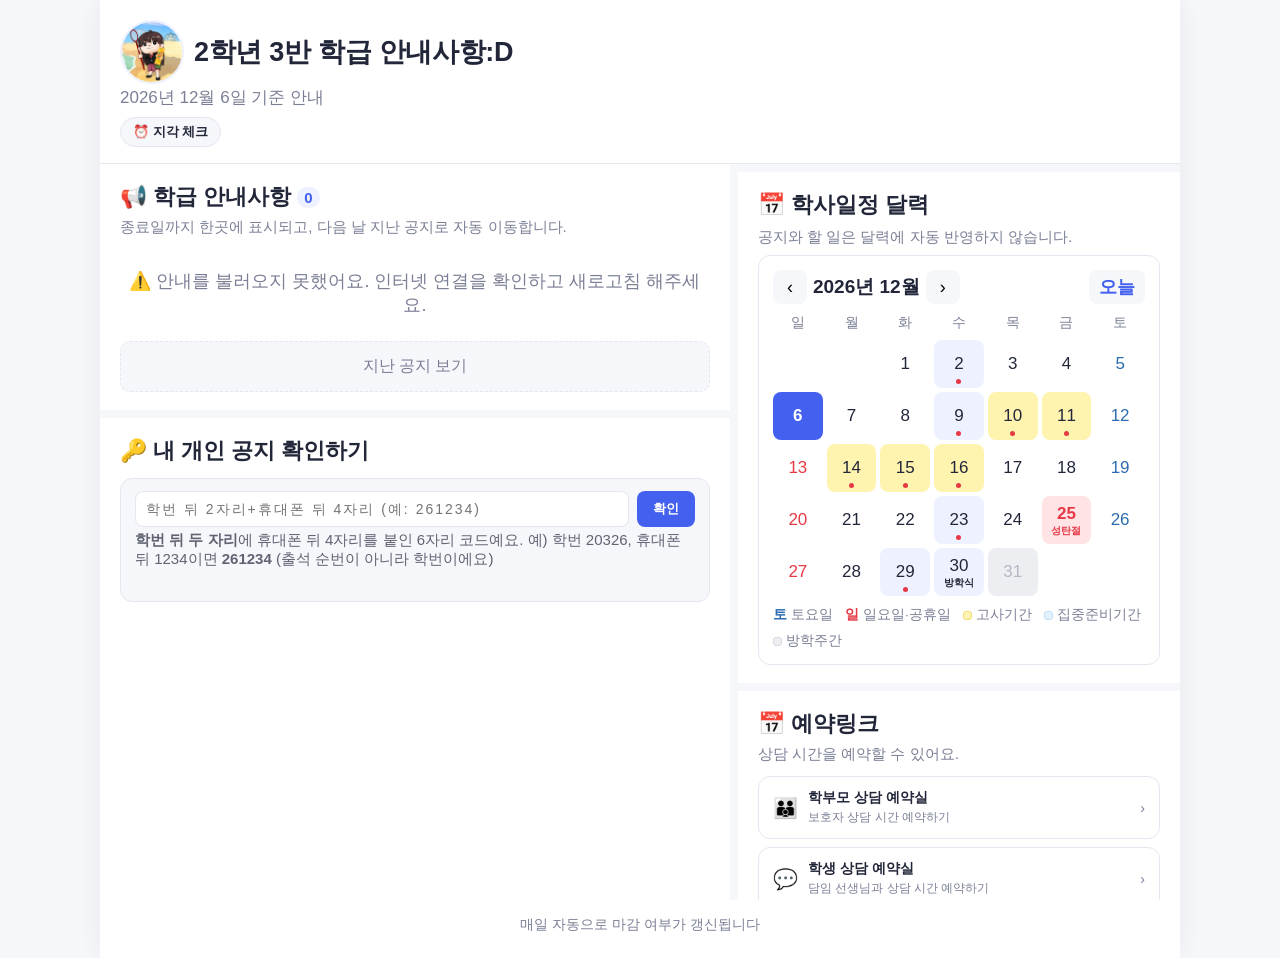
==== index.html @ c2a2d34d "상담 일정에 다음 수업일 예약도 함께 표시 (금요일이면 다음 주 월요일, 주말·공휴일 건너뜀) Co-Authored-By: Claude Opus 5.5 <noreply@anthro" ====
<!DOCTYPE html>
<html lang="ko">
<head>
<meta charset="UTF-8">
<meta name="viewport" content="width=device-width, initial-scale=1.0">
<title>2학년 3반 학급 안내사항</title>
<style>
  :root{
    --primary:#4361ee;
    --primary-light:#eef1ff;
    --danger:#e63946;
    --warning:#f4a261;
    --success:#2a9d8f;
    --gray-bg:#f6f7fb;
    --border:#e5e7f0;
    --text:#222639;
    --text-sub:#7a7f95;
  }
  *{box-sizing:border-box;}
  body{
    margin:0;
    font-family:'Pretendard','Apple SD Gothic Neo','Malgun Gothic',sans-serif;
    background:var(--gray-bg);
    color:var(--text);
  }
  .app{
    max-width:480px;
    margin:0 auto;
    min-height:100vh;
    background:#fff;
    box-shadow:0 0 24px rgba(0,0,0,0.06);
    display:flex;
    flex-direction:column;
  }
  header{
    padding:20px 20px 16px;
    border-bottom:1px solid var(--border);
    position:sticky;
    top:0;
    background:#fff;
    z-index:10;
  }
  header .title-row{
    display:flex;
    align-items:center;
    gap:10px;
  }
  header .app-icon{
    width:52px;
    height:52px;
    border-radius:50%;
    object-fit:cover;
    object-position:center center;
    flex-shrink:0;
    border:2px solid var(--primary-light);
  }
  header .title{
    font-size:19px;
    font-weight:800;
    letter-spacing:-0.3px;
  }
  header .sub{
    font-size:13px;
    color:var(--text-sub);
    margin-top:2px;
  }
  /* 지각 체커 입구. 비밀번호 없이는 아무것도 열리지 않는다. */
  header .late-btn{
    display:inline-block;
    margin-top:8px;
    padding:5px 12px;
    border:1px solid var(--border);
    border-radius:999px;
    background:var(--gray-bg);
    color:var(--text);
    font-size:13px;
    font-weight:700;
    text-decoration:none;
  }
  header .late-btn:hover{border-color:var(--primary);color:var(--primary);}

  section{padding:18px 20px;}
  section + section{border-top:8px solid var(--gray-bg);}

  /* 2단 배치: 좁은 화면은 지금처럼 한 줄로 쌓이고,
     넓은 화면에서만 왼쪽=공지, 오른쪽=고사 시간표·학급 시간표·학사일정으로 나뉜다. */
  .content-grid{display:flex;flex-direction:column;}
  .main-column,.side-column{display:flex;flex-direction:column;min-width:0;}
  .side-column{border-top:8px solid var(--gray-bg);}
  .main-column > section:first-child{border-top:none;}
  @media (min-width:940px){
    .app{max-width:1080px;}
    .content-grid{
      display:grid;
      grid-template-columns:minmax(0,1.4fr) minmax(380px,1fr);
      align-items:start;
    }
    .side-column{
      border-top:none;
      border-left:8px solid var(--gray-bg);
      /* 화면을 내려도 시간표·달력·학습링크가 따라온다.
         내용이 화면보다 길면 이 칸 안에서만 스크롤된다. */
      position:sticky;
      top:var(--header-h,76px);          /* 고정 헤더 아래에 붙인다 */
      align-self:start;
      max-height:calc(100vh - var(--header-h,76px));
      overflow-y:auto;
      overscroll-behavior:contain;
    }
    .side-column::-webkit-scrollbar{width:8px;}
    .side-column::-webkit-scrollbar-thumb{background:var(--gray-bg);border-radius:8px;}
    .side-column > section:first-child{border-top:none;}

  }
  /* 학습링크: 학생이 바로 들어갈 수 있는 학습 앱 모음 */
  .link-list{display:flex;flex-direction:column;gap:8px;}
  .link-card{
    display:flex;
    align-items:center;
    gap:10px;
    padding:12px 14px;
    border:1px solid var(--border);
    border-radius:12px;
    text-decoration:none;
    color:inherit;
    background:#fff;
  }
  .link-card:hover{border-color:var(--primary);background:var(--gray-bg);}
  .link-card .link-emoji{font-size:20px;line-height:1;}
  .link-card .link-text{min-width:0;}
  .link-card .link-name{display:block;font-size:14px;font-weight:700;}
  .link-card .link-desc{display:block;font-size:12px;color:var(--text-sub);margin-top:2px;}
  .link-card .link-arrow{margin-left:auto;color:var(--text-sub);font-size:14px;}

  .section-title{
    font-size:15px;
    font-weight:700;
    margin-bottom:12px;
    display:flex;
    align-items:center;
    gap:6px;
  }
  .section-title .badge{
    font-size:11px;
    background:var(--primary-light);
    color:var(--primary);
    padding:2px 7px;
    border-radius:10px;
    font-weight:600;
  }
  .section-title .badge.unread{
    background:#ffe3e5;
    color:var(--danger);
  }

  /* 개인 코드 확인 영역 */
  .identity-box{
    border:1px solid var(--border);
    border-radius:12px;
    padding:12px 14px;
    margin-bottom:14px;
    background:var(--gray-bg);
  }
  .identity-box .id-label{
    font-size:12.5px;
    font-weight:700;
    margin-bottom:8px;
  }
  .identity-row{display:flex; gap:8px;}
  .identity-row input{
    flex:1;
    min-width:0;
    border:1px solid var(--border);
    border-radius:8px;
    padding:9px 10px;
    font-size:14px;
    letter-spacing:2px;
  }
  .identity-row button{
    background:var(--primary);
    color:#fff;
    border:none;
    border-radius:8px;
    padding:0 16px;
    font-size:13px;
    font-weight:600;
    cursor:pointer;
    flex-shrink:0;
  }
  .identity-msg{
    font-size:11.5px;
    color:var(--danger);
    margin-top:6px;
    min-height:14px;
  }
  .identity-chip{
    display:flex;
    align-items:center;
    justify-content:space-between;
    font-size:13px;
  }
  .identity-chip b{color:var(--primary);}
  .identity-chip button{
    background:#fff;
    border:1px solid var(--border);
    border-radius:8px;
    padding:5px 10px;
    font-size:12px;
    cursor:pointer;
    flex-shrink:0;
  }

  /* 오늘의 안내 */
  .notice-card{
    border:1px solid var(--border);
    border-radius:12px;
    padding:13px 14px;
    margin-bottom:10px;
    position:relative;
    display:flex;
    gap:10px;
    align-items:flex-start;
  }
  .notice-card.urgent{border-color:#ffd2d6;background:#fff7f7;}
  .notice-card.done .ntitle{color:var(--text-sub);}
  .notice-checkbox{
    width:20px;
    height:20px;
    flex-shrink:0;
    margin-top:2px;
    cursor:pointer;
    accent-color:var(--primary);
  }
  .checkbox-placeholder{
    width:20px;
    height:20px;
    flex-shrink:0;
    margin-top:2px;
    display:flex;
    align-items:center;
    justify-content:center;
    color:var(--text-sub);
    font-size:11px;
    border:1px dashed var(--border);
    border-radius:5px;
    cursor:not-allowed;
  }
  .notice-body{flex:1; min-width:0;}
  .notice-card .ntitle{
    font-size:14px;
    font-weight:700;
    margin-bottom:4px;
    display:flex;
    align-items:center;
    gap:6px;
    flex-wrap:wrap;
  }
  .notice-card .ntitle .tag{
    font-size:10px;
    padding:2px 6px;
    border-radius:6px;
    font-weight:700;
  }
  .tag.all{background:#e8eefc;color:var(--primary);}
  .tag.personal{background:#fff1e6;color:var(--warning);}
  .tag.urgent{background:#ffe3e5;color:var(--danger);}
  .notice-card .ncontent{
    font-size:13px;
    color:#4a4e63;
    line-height:1.5;
  }
  .notice-text + .notice-table-wrap,.notice-table-wrap + .notice-text{margin-top:9px;}
  .notice-table-wrap{max-width:100%;overflow-x:auto;border:1px solid var(--border);border-radius:9px;background:#fff;}
  .notice-table{width:100%;min-width:360px;border-collapse:collapse;font-size:12px;white-space:nowrap;}
  .notice-table th,.notice-table td{padding:7px 8px;border-right:1px solid var(--border);border-bottom:1px solid var(--border);text-align:center;}
  .notice-table th{background:var(--primary-light);color:var(--primary);font-weight:700;}
  .notice-table th:last-child,.notice-table td:last-child{border-right:0;}
  .notice-table tbody tr:last-child td{border-bottom:0;}
  .notice-card .ndate{
    font-size:11px;
    color:var(--text-sub);
    margin-top:6px;
  }
  .notice-card .unread-dot{
    width:7px;
    height:7px;
    border-radius:50%;
    background:var(--danger);
    display:inline-block;
    flex-shrink:0;
  }
  .tag.new{background:#ffe3e5;color:var(--danger);}

  /* 오늘의 안내: 날짜 이동 */
  .notice-datenav{
    display:flex;
    align-items:center;
    gap:6px;
    margin-bottom:12px;
  }
  .notice-datenav button.nd-arrow{
    border:none;
    background:var(--gray-bg);
    width:28px;height:28px;
    border-radius:8px;
    cursor:pointer;
    font-size:14px;
    flex-shrink:0;
  }
  .notice-datenav .nd-label{
    font-size:13px;
    font-weight:700;
    cursor:pointer;
    padding:4px 8px;
    border-radius:8px;
    flex:1;
    text-align:center;
    white-space:nowrap;
  }
  .notice-datenav .nd-label:hover{background:var(--gray-bg);}
  .notice-datenav .nd-label .nd-badge{
    font-size:11px;
    font-weight:700;
    color:var(--primary);
    margin-left:5px;
  }
  .notice-datenav .nd-input{
    font-size:13px;
    font-weight:700;
    border:1px solid var(--border);
    border-radius:8px;
    padding:3px 6px;
    color:var(--text);
    flex:1;
  }

  .notice-subheader{
    font-size:11.5px;
    font-weight:700;
    color:var(--text-sub);
    margin:14px 0 8px;
    padding-top:10px;
    border-top:1px dashed var(--border);
  }

  .archive-toggle{
    width:100%;
    text-align:center;
    padding:10px;
    margin-top:4px;
    background:var(--gray-bg);
    border:1px dashed var(--border);
    border-radius:10px;
    font-size:12.5px;
    color:var(--text-sub);
    cursor:pointer;
  }
  .archive-toggle:hover{background:#eceefa;}
  #archiveList{margin-top:10px;display:none;}
  .notice-card.archived{opacity:0.75;}

  /* 오늘의 상담 일정(학급 시간표 위) — 학생 상담 앱 예약 중 오늘 것만 */
  #counselTodaySection .ct-intro{font-size:12px;color:var(--text-sub);margin:-4px 0 10px;}
  #counselTodaySection .ct-intro span{font-weight:700;color:var(--text);}
  #counselNextWrap{margin-top:14px;}
  #counselNext ul{background:#f8f9fd;}
  #counselToday ul,#counselNext ul{list-style:none;margin:0;padding:0;border:1px solid var(--border);border-radius:9px;overflow:hidden;background:#fff;}
  .ct-row{display:flex;align-items:center;gap:10px;padding:8px 12px;border-bottom:1px solid var(--border);font-size:13px;}
  .ct-row:last-child{border-bottom:0;}
  .ct-time{display:flex;flex-direction:column;min-width:86px;font-weight:700;color:var(--text);line-height:1.2;}
  .ct-time small{font-size:10.5px;font-weight:500;color:var(--text-sub);}
  .ct-who{flex:1;font-size:15px;font-weight:800;color:var(--primary);}
  .ct-state{font-size:11px;font-weight:700;padding:2px 8px;border-radius:999px;background:var(--gray-bg);color:var(--text-sub);}
  .ct-state.now{background:#ffe8a3;color:#7a5200;}
  .ct-row.now{background:#fff8e1;}
  .ct-row.done,.ct-row.past{opacity:.5;}
  .ct-row.done .ct-who{text-decoration:line-through;}

  /* 학급 시간표(달력 위 고정) — 가로 스크롤 없이 한눈에 */
  #timetableSection .tt-intro{font-size:12px;color:var(--text-sub);margin:-4px 0 10px;}
  #classTimetable .notice-text{font-size:11.5px;color:#4a4e63;line-height:1.5;}
  #classTimetable .notice-text + .notice-table-wrap{margin-top:0;}
  #classTimetable .notice-table-wrap{overflow-x:visible;border:1px solid var(--border);border-radius:9px;}
  #classTimetable .notice-table{width:100%;min-width:0;table-layout:fixed;font-size:10.5px;white-space:normal;}
  #classTimetable .notice-table th,#classTimetable .notice-table td{padding:5px 2px;word-break:keep-all;line-height:1.2;}
  #classTimetable .notice-table th:first-child,#classTimetable .notice-table td:first-child{width:24px;color:var(--text-sub);}
  #classTimetable .notice-table td{color:var(--text);}

  /* 고사 시간표(학급 시간표 위) — 날짜를 열로 두어 한눈에 */
  #examSection .exam-intro{font-size:12px;color:var(--text-sub);margin:-4px 0 10px;}
  .exam-table-wrap{border:1px solid var(--border);border-radius:9px;overflow:hidden;background:#fff;}
  .exam-table{width:100%;border-collapse:collapse;table-layout:fixed;font-size:11.5px;}
  .exam-table th,.exam-table td{padding:7px 3px;border-right:1px solid var(--border);border-bottom:1px solid var(--border);text-align:center;word-break:keep-all;line-height:1.3;}
  .exam-table th{background:var(--primary-light);color:var(--primary);font-weight:700;}
  .exam-table th .wd{display:block;font-size:10px;font-weight:600;opacity:.75;}
  .exam-table th:first-child,.exam-table td:first-child{width:50px;}
  .exam-table th:last-child,.exam-table td:last-child{border-right:0;}
  .exam-table tbody tr:last-child td{border-bottom:0;}
  .exam-table td{color:var(--text);font-weight:600;}
  .exam-table td.time{font-size:10px;color:var(--text-sub);font-weight:500;line-height:1.25;}
  .exam-table td.time b{display:block;color:var(--text);font-size:11px;}
  .exam-table td.none{color:#c3c6d4;font-weight:400;}
  .exam-table th.today{background:var(--primary);color:#fff;}
  .exam-table td.today{background:#fff8e1;}

  /* 달력 */
  .calendar{
    border:1px solid var(--border);
    border-radius:12px;
    padding:14px;
  }
  .cal-header{
    display:flex;
    align-items:center;
    justify-content:space-between;
    margin-bottom:10px;
    gap:8px;
  }
  .cal-nav{
    display:flex;
    align-items:center;
    gap:6px;
  }
  .cal-header button{
    border:none;
    background:var(--gray-bg);
    width:28px;height:28px;
    border-radius:8px;
    cursor:pointer;
    font-size:14px;
    flex-shrink:0;
  }
  .today-btn{
    border:1px solid var(--border);
    background:#fff;
    color:var(--primary);
    font-size:11.5px;
    font-weight:700;
    width:auto !important;
    padding:0 10px;
    height:28px;
    border-radius:8px;
    cursor:pointer;
    flex-shrink:0;
  }
  .cal-header .ym{font-size:14px;font-weight:700;cursor:pointer;}
  .month-jump-input{
    font-size:14px;
    font-weight:700;
    border:1px solid var(--border);
    border-radius:8px;
    padding:3px 6px;
    color:var(--text);
  }
  .cal-grid{
    display:grid;
    grid-template-columns:repeat(7,1fr);
    gap:4px;
    text-align:center;
  }
  .cal-grid .dow{
    font-size:11px;
    color:var(--text-sub);
    padding-bottom:4px;
  }
  .cal-day{
    position:relative;
    min-height:38px;
    height:auto;
    display:flex;
    align-items:center;
    justify-content:center;
    font-size:12.5px;
    border-radius:8px;
    cursor:default;
    color:var(--text);
    padding:3px 1px;
  }
  .cal-day.has-label{
    flex-direction:column;
    gap:1px;
  }
  .cal-day .day-label{
    font-size:7px;
    line-height:1.1;
    font-weight:700;
    white-space:nowrap;
    max-width:100%;
    overflow:hidden;
    text-overflow:ellipsis;
  }
  .cal-day.empty{visibility:hidden;}
  .cal-day.today{background:var(--primary);color:#fff;font-weight:700;}
  .cal-day .dot{
    position:absolute;
    bottom:4px;
    width:5px;height:5px;
    border-radius:50%;
    background:var(--danger);
  }
  .cal-day.has-event:not(.today){background:var(--primary-light);}
  .cal-day.has-event{cursor:pointer;}
  .cal-day.selected{outline:2px solid var(--primary);}

  .cal-day.sunday{color:var(--danger);}
  .cal-day.saturday{color:#2b6cb0;}
  .cal-day.holiday{color:var(--danger); font-weight:700;}
  .cal-day.range-holiday:not(.today){background:#ffe3e5;}
  .cal-day.range-exam:not(.today){background:#fff3b0;}
  .cal-day.range-prep:not(.today){background:#e3f2fd;}
  .cal-day.range-vacation{background:#eceef2; color:#b4b8c4; cursor:default;}
  .cal-day.today{background:var(--primary) !important; color:#fff !important; font-weight:700;}

  .day-detail{
    margin-top:12px;
    padding:12px 14px;
    background:var(--gray-bg);
    border-radius:10px;
    display:none;
  }
  .day-detail .dd-title{
    font-size:13px;
    font-weight:700;
    margin-bottom:6px;
  }
  .day-detail ul{
    margin:0;
    padding-left:18px;
    font-size:12.5px;
    color:#4a4e63;
    line-height:1.6;
  }

  .legend{
    display:flex;
    flex-wrap:wrap;
    gap:8px 12px;
    margin-top:10px;
    font-size:10.5px;
    color:var(--text-sub);
  }
  .legend span{display:flex;align-items:center;gap:4px;}
  .legend i{width:9px;height:9px;border-radius:3px;background:var(--danger);display:inline-block;}
  .legend i.holiday{background:#ffe3e5;border:1px solid #ffc2c8;}
  .legend i.exam{background:#fff3b0;border:1px solid #f0dc7a;}
  .legend i.prep{background:#e3f2fd;border:1px solid #bfe0fa;}
  .legend i.vacation{background:#eceef2;border:1px solid #d8dae0;}
  .legend i.sat,.legend i.sun{
    width:auto;height:auto;border-radius:0;background:none;border:none;
    font-weight:700;font-style:normal;font-size:11px;
  }
  .legend i.sat{color:#2b6cb0;}
  .legend i.sun{color:var(--danger);}

  .section-sub{
    font-size:11.5px;
    color:var(--text-sub);
    margin:-6px 0 12px;
  }

  .cal-note{font-size:12px;color:var(--text-sub);margin:-4px 0 8px;}
  .identity-hint{font-size:12px;opacity:.7;margin-top:4px;}

  .empty-state{
    text-align:center;
    color:var(--text-sub);
    font-size:13px;
    padding:20px 0;
  }
  footer{
    padding:16px 20px 24px;
    text-align:center;
    font-size:11px;
    color:var(--text-sub);
  }
  /* 글씨 크기 확대는 기본 규칙보다 뒤에 와야 이긴다(같은 특이도는 나중 규칙 우선). */
  @media (min-width:940px){
  /* 교실 TV·빔프로젝터로 띄우는 화면이라 뒷자리에서도 읽히게 글씨를 키운다.
     모바일(940px 미만)은 손에 들고 보므로 기존 크기 그대로 둔다. */
  header .title{font-size:27px;}
  header .sub{font-size:17px;}
  header .app-icon{width:64px;height:64px;}

  .section-title{font-size:22px;}
  .section-title .badge{font-size:15px;}
  .section-sub{font-size:15px;}
  .empty-state{font-size:18px;}
  .archive-toggle{font-size:16px;padding:14px;}

  .notice-card .ntitle{font-size:21px;}
  .notice-card .ntitle .tag{font-size:13px;padding:3px 8px;}
  .notice-card .ncontent{font-size:19px;}
  .notice-card .ndate{font-size:15px;}
  .notice-table{font-size:16px;}

  #examSection .exam-intro,#timetableSection .tt-intro{font-size:15px;}
  #counselTodaySection .ct-intro{font-size:15px;}
  .ct-row{font-size:16px;padding:10px 14px;}
  .ct-time{min-width:120px;}
  .ct-time small{font-size:13px;}
  .ct-who{font-size:20px;}
  .ct-state{font-size:13px;}
  .exam-table{font-size:15.5px;}
  .exam-table th .wd{font-size:13px;}
  .exam-table td.time{font-size:13px;}
  .exam-table td.time b{font-size:14px;}
  #classTimetable .notice-table{font-size:14.5px;}
  #classTimetable .notice-text{font-size:15px;}

  .cal-note{font-size:15px;}
  .cal-header .ym{font-size:19px;}
  .today-btn{font-size:15px;height:34px;}
  .cal-header button{width:34px;height:34px;font-size:18px;}
  .cal-grid .dow{font-size:14px;}
  .cal-day{font-size:17px;min-height:48px;}
  .cal-day .day-label{font-size:10px;}
  .legend{font-size:13.5px;}
  .legend i.sat,.legend i.sun{font-size:14px;}
  .day-detail .dd-title{font-size:17px;}
  .day-detail ul{font-size:16px;}

  .identity-hint{font-size:15px;}
  footer{font-size:14px;}
  }
</style>
</head>
<body>
<div class="app">

  <header>
    <div class="title-row">
      <img class="app-icon" src="snack_icon_full.png" alt="">
      <div class="title">2학년 3반 학급 안내사항:D</div>
    </div>
    <div class="sub" id="headerDate">-</div>
    <a class="late-btn" href="late/">⏰ 지각 체크</a>
  </header>

  <div class="content-grid">
   <div class="main-column">

  <section>
    <div class="section-title">📢 학급 안내사항 <span class="badge" id="noticeCount">0</span></div>
    <div class="section-sub">종료일까지 한곳에 표시되고, 다음 날 지난 공지로 자동 이동합니다.</div>
    <div id="noticeList"></div>
    <button class="archive-toggle" id="archiveToggle" onclick="toggleArchive()">지난 공지 보기</button>
    <div id="archiveList"></div>
  </section>

  <section>
    <div class="section-title">🔑 내 개인 공지 확인하기</div>
    <div class="identity-box" id="identityBox"></div>
  </section>

   </div><!-- /main-column -->

   <aside class="side-column">

  <section id="examSection" style="display:none">
    <div class="section-title" id="examTitle">📝 고사 시간표</div>
    <div class="exam-intro" id="examIntro"></div>
    <div id="examSchedule"></div>
  </section>

  <section id="counselTodaySection" style="display:none">
    <div class="section-title">💬 상담 일정</div>
    <div id="counselTodayWrap" style="display:none">
      <div class="ct-intro"><span id="counselTodayDate"></span> — 내 번호가 있으면 시간에 맞춰 상담실로 와 주세요.</div>
      <div id="counselToday"></div>
    </div>
    <div id="counselNextWrap" style="display:none">
      <div class="ct-intro"><span id="counselNextDate"></span> — 미리 확인하고 준비해 주세요.</div>
      <div id="counselNext"></div>
    </div>
  </section>

  <section id="timetableSection" style="display:none">
    <div class="section-title">🗓️ 2학기 학급 시간표</div>
    <div class="tt-intro">선택(A~D) 시간에 갈 교실은 개인 코드 로그인 후 ‘내 개인 공지’에서 확인하세요.</div>
    <div id="classTimetable"></div>
  </section>

  <section>
    <div class="section-title">📅 학사일정 달력</div>
    <div class="cal-note">공지와 할 일은 달력에 자동 반영하지 않습니다.</div>
    <div class="calendar">
      <div class="cal-header">
        <div class="cal-nav">
          <button onclick="changeMonth(-1)">‹</button>
          <div class="ym" id="calYm" onclick="openMonthJump()"></div>
          <input type="month" id="monthJumpInput" class="month-jump-input" style="display:none"
            onchange="jumpToMonth(this.value)" onblur="hideMonthJump()">
          <button onclick="changeMonth(1)">›</button>
        </div>
        <button class="today-btn" onclick="goToToday()">오늘</button>
      </div>
      <div class="cal-grid" id="calGrid"></div>
      <div class="legend">
        <span><i class="sat">토</i> 토요일</span>
        <span><i class="sun">일</i> 일요일·공휴일</span>
        <span><i class="exam"></i> 고사기간</span>
        <span><i class="prep"></i> 집중준비기간</span>
        <span><i class="vacation"></i> 방학주간</span>
      </div>
      <div class="day-detail" id="dayDetail">
        <div class="dd-title" id="dayDetailTitle"></div>
        <ul id="dayDetailList"></ul>
      </div>
    </div>
  </section>

  <section>
    <div class="section-title">📅 예약링크</div>
    <div class="section-sub">상담 시간을 예약할 수 있어요.</div>
    <div class="link-list" id="bookingLinks"></div>
  </section>

  <section>
    <div class="section-title">🔗 학습링크</div>
    <div class="section-sub">공부에 쓰는 앱을 바로 열 수 있어요.</div>
    <div class="link-list" id="studyLinks"></div>
  </section>

  <!-- 교실 컴퓨터를 호출 화면에 연결할 때 쓰는 입구. 코드 없이는 아무것도 열리지 않는다. -->
  <section>
    <div class="section-title">🔧 관리자 링크</div>
    <div class="section-sub">선생님이 교실 컴퓨터를 설정할 때 써요.</div>
    <div class="link-list">
      <a class="link-card" href="board/">
        <span class="link-emoji" aria-hidden="true">🔔</span>
        <span class="link-text">
          <span class="link-name">호출 연결</span>
          <span class="link-desc">호출키를 한 번 넣으면 이 기기에 호출 칸이 떠요</span>
        </span>
        <span class="link-arrow" aria-hidden="true">›</span>
      </a>
    </div>
  </section>

   </aside><!-- /side-column -->
  </div><!-- /content-grid -->

  <footer>매일 자동으로 마감 여부가 갱신됩니다</footer>
</div>

<script src="data.js?v=20261015-booking1"></script>
<script src="config.js"></script>
<script src="notice-logic.js?v=20260916-endsoon1"></script>
<script src="notice-content.js?v=20260817-tt2"></script>
<script src="student-code.js?v=20260816-code1"></script>
<!-- 호출 칸은 교실 화면 코드가 저장된 기기에서만 그려진다(학생 기기엔 안 뜸) -->
<script src="call-feed.js?v=20260928-connect3"></script>
<script src="board-panel.js?v=20260928-connect3"></script>
<!-- 오늘의 상담 일정: 학생 상담 앱 예약 피드(번호·시간만) -->
<script src="counsel-today.js?v=20261029-next1"></script>
<script>
let currentStudent = null;
let calDate = new Date();

function fmtDate(d){
  const y=d.getFullYear(), m=String(d.getMonth()+1).padStart(2,'0'), day=String(d.getDate()).padStart(2,'0');
  return `${y}-${m}-${day}`;
}
function escapeHtml(value){
  return String(value ?? '')
    .replaceAll('&','&amp;').replaceAll('<','&lt;').replaceAll('>','&gt;')
    .replaceAll('"','&quot;').replaceAll("'",'&#039;');
}
function todayStr(){ return fmtDate(new Date()); }
function shiftDateStr(dateStr, delta){
  const d = new Date(dateStr + 'T00:00:00');
  d.setDate(d.getDate() + delta);
  return fmtDate(d);
}
function labelDate(dateStr){
  const d = new Date(dateStr + 'T00:00:00');
  const wd = ['일','월','화','수','목','금','토'][d.getDay()];
  return `${d.getMonth()+1}월 ${d.getDate()}일 (${wd})`;
}

/* ===================== 개인 코드 확인 ===================== */
const MYCODE_KEY = 'classNoticeApp_myCode';
/* 구글시트 문지기(Apps Script) 웹앱 엔드포인트. 개인정보(이름·코드·명단)는 여기서 안 나옴. */
const SHEET_API = window.CLASS_NOTICE_CONFIG.apiUrl;

/* 공지/할일은 서버에서 받아온다(정적 data.js가 아님). */
let notices = [];

/* 개인 코드는 반드시 두 자리 번호 + 휴대폰 뒤 4자리의 정확한 6자리다. */
function normalizeCode(raw){
  return ClassNoticeStudentCode.normalize(raw);
}

/* 서버(구글시트 문지기)에서 공지/할일을 가져온다.
   code가 있으면 전체+본인 것, 없거나 틀리면 전체만. 대상 필터는 서버가 처리. */
async function loadData(code){
  const url = SHEET_API + (code ? ('?code=' + encodeURIComponent(code)) : '');
  const r = await fetch(url);
  if(!r.ok) throw new Error('서버 응답 오류 (' + r.status + ')');
  const d = await r.json();
  if(!d || !d.ok) throw new Error('데이터 형식 오류');
  notices = Array.isArray(d.notices) ? d.notices : [];
  currentStudent = d.student ? { id: d.student.num, name: d.student.name } : null;
  return d;
}

/* 불러오기 실패를 조용히 넘기지 않고 화면에 알린다(가짜 데이터로 대체하지 않음). */
function showConnError(){
  const nl = document.getElementById('noticeList');
  if(nl) nl.innerHTML = '<div class="empty-state">⚠️ 안내를 불러오지 못했어요. 인터넷 연결을 확인하고 새로고침 해주세요.</div>';
}

async function submitCode(){
  const input = document.getElementById('codeInput');
  const msg = document.getElementById('identityMsg');
  const raw = input ? input.value.trim() : '';
  if(!raw){ if(msg) msg.textContent = '코드를 입력해주세요.'; return; }
  const code = normalizeCode(raw);
  if(!code){ if(msg) msg.textContent = '학번 뒤 2자리와 휴대폰 뒤 4자리를 합친 숫자 6자리를 입력해주세요.'; return; }
  if(msg) msg.textContent = '확인 중…';
  try{
    await loadData(code);
  }catch(e){
    if(msg) msg.textContent = '연결에 실패했어요. 잠시 후 다시 시도해주세요.';
    return;
  }
  if(!currentStudent){
    if(msg) msg.textContent = '코드가 올바르지 않아요. 다시 확인해주세요.';
    renderAll();  // 전체 안내는 그대로 보여줌
    return;
  }
  localStorage.setItem(MYCODE_KEY, code);
  renderIdentityBox();
  renderAll();
}

async function logoutIdentity(){
  currentStudent = null;
  localStorage.removeItem(MYCODE_KEY);
  try{ await loadData(''); renderIdentityBox(); renderAll(); }
  catch(e){ renderIdentityBox(); showConnError(); }
}

function renderIdentityBox(){
  const box = document.getElementById('identityBox');
  if(currentStudent){
    box.innerHTML = `
      <div class="identity-chip">
        <span>🔓 <b>${escapeHtml(currentStudent.name)}</b> 학생 개인 안내 확인 중</span>
        <button onclick="logoutIdentity()">전환</button>
      </div>
    `;
  } else {
    box.innerHTML = `
      <div class="identity-row">
        <input type="text" id="codeInput" placeholder="학번 뒤 2자리+휴대폰 뒤 4자리 (예: 261234)" maxlength="6" inputmode="numeric" pattern="[0-9]{6}"
          onkeydown="if(event.key==='Enter') submitCode()">
        <button onclick="submitCode()">확인</button>
      </div>
      <div class="identity-hint"><b>학번 뒤 두 자리</b>에 휴대폰 뒤 4자리를 붙인 6자리 코드예요. 예) 학번 20326, 휴대폰 뒤 1234이면 <b>261234</b> (출석 순번이 아니라 학번이에요)</div>
      <div class="identity-msg" id="identityMsg"></div>
    `;
  }
}

function renderAll(){
  selectedDate = null;
  const detail = document.getElementById('dayDetail');
  if(detail) detail.style.display = 'none';
  renderClassTimetable();
  renderNotices();
  renderCalendar();
}

/* ===================== 공지사항 ===================== */
/* 학급 시간표 공지는 일반 목록이 아니라 달력 위 고정 영역에 표시한다. */
function isTimetableNotice(n){
  return n && n.audience==='all' && typeof n.title==='string' && n.title.indexOf('학급 시간표') !== -1;
}
function noticesForStudent(){
  return notices
    .filter(n => !isTimetableNotice(n))
    .filter(n => n.audience==='all' || (currentStudent && n.audience===currentStudent.id));
}

/* 달력 위에 고정 표시되는 학급 시간표 */
function renderClassTimetable(){
  const section = document.getElementById('timetableSection');
  const holder = document.getElementById('classTimetable');
  if(!section || !holder) return;
  const tt = notices.find(isTimetableNotice);
  if(tt && tt.content){
    holder.innerHTML = ClassNoticeContent.render(tt.content);
    section.style.display = 'block';
  } else {
    holder.innerHTML = '';
    section.style.display = 'none';
  }
}

/* 학사일정 달력 아래 예약링크·학습링크. 목록은 data.js의 bookingLinks·studyLinks에서 읽는다.
   외부 앱이라 새 탭으로 열고, 링크에서 이 사이트를 만지지 못하게 막는다. */
function renderStudyLinks(){
  renderLinkList('bookingLinks', typeof bookingLinks !== 'undefined' ? bookingLinks : [], '예약링크');
  renderLinkList('studyLinks', typeof studyLinks !== 'undefined' ? studyLinks : [], '학습링크');
}

function renderLinkList(holderId, list, label){
  const holder = document.getElementById(holderId);
  if(!holder) return;
  const links = Array.isArray(list) ? list : [];
  if(!links.length){
    holder.innerHTML = `<div class="empty-state">아직 등록된 ${label}가 없어요</div>`;
    return;
  }
  holder.innerHTML = links.map((link) => `
    <a class="link-card" href="${escapeHtml(link.url)}" target="_blank" rel="noopener noreferrer">
      <span class="link-emoji" aria-hidden="true">${escapeHtml(link.emoji || '🔗')}</span>
      <span class="link-text">
        <span class="link-name">${escapeHtml(link.name || '')}</span>
        ${link.desc ? `<span class="link-desc">${escapeHtml(link.desc)}</span>` : ''}
      </span>
      <span class="link-arrow" aria-hidden="true">›</span>
    </a>`).join('');
}

/* 학급 시간표 위에 표시되는 고사 시간표. data.js의 examSchedules에서 2학년 열만 쓴다.
   시험 마지막 날이 지나면 다음 고사가 입력될 때까지 숨긴다. */
const CLASS_GRADE = 2;
function renderExamSchedule(){
  const section = document.getElementById('examSection');
  const holder = document.getElementById('examSchedule');
  if(!section || !holder) return;
  const list = (typeof examSchedules !== 'undefined' && Array.isArray(examSchedules)) ? examSchedules : [];
  const today = todayStr();
  const exam = list.find(e => e.end >= today);
  if(!exam){
    holder.innerHTML = '';
    section.style.display = 'none';
    return;
  }
  const gi = CLASS_GRADE - 1;
  const WD = ['일','월','화','수','목','금','토'];
  const md = d => `${Number(d.slice(5,7))}월 ${Number(d.slice(8,10))}일(${WD[new Date(d+'T00:00:00').getDay()]})`;
  const head = exam.days.map(d => {
    const cls = d.date === today ? ' class="today"' : '';
    return `<th${cls}>${Number(d.date.slice(5,7))}/${Number(d.date.slice(8,10))}<span class="wd">${WD[new Date(d.date+'T00:00:00').getDay()]}</span></th>`;
  }).join('');
  const rowCount = Math.max(...exam.days.map(d => d.slots.length));
  const rows = [];
  for(let i = 0; i < rowCount; i++){
    const cells = exam.days.map(d => (d.slots[i] && d.slots[i].grades[gi]) || '');
    if(cells.every(c => !c)) continue;
    const ref = exam.days.find(d => d.slots[i]).slots[i];
    const tds = cells.map((c, k) => {
      const cls = [c ? '' : 'none', exam.days[k].date === today ? 'today' : ''].filter(Boolean).join(' ');
      return `<td${cls ? ` class="${cls}"` : ''}>${c ? escapeHtml(c) : '·'}</td>`;
    }).join('');
    rows.push(`<tr><td class="time"><b>${i+1}교시</b>${escapeHtml(ref.start)}<br>${escapeHtml(ref.end)}</td>${tds}</tr>`);
  }
  document.getElementById('examTitle').textContent = `📝 ${exam.title} 시간표`;
  document.getElementById('examIntro').textContent = `${md(exam.start)} ~ ${md(exam.end)} · ${CLASS_GRADE}학년`;
  holder.innerHTML = `<div class="exam-table-wrap"><table class="exam-table"><thead><tr><th>시간</th>${head}</tr></thead><tbody>${rows.join('')}</tbody></table></div>`;
  section.style.display = 'block';
}

function pastNotices(){
  return ClassNoticeLogic.splitNotices(noticesForStudent(), todayStr()).past;
}
function currentNotices(){
  return ClassNoticeLogic.splitNotices(noticesForStudent(), todayStr()).current;
}

/* 학생이 안내를 확인했는지(읽음) 여부 - 이 브라우저에만 저장됨 */
const READ_KEY = 'classNoticeApp_readNotices';
function loadReadMap(){
  try{ return JSON.parse(localStorage.getItem(READ_KEY)) || {}; }
  catch(e){ return {}; }
}
function saveReadMap(map){
  localStorage.setItem(READ_KEY, JSON.stringify(map));
}
function isNoticeRead(studentId, noticeId){
  const map = loadReadMap();
  return !!(map[studentId] && map[studentId][noticeId]);
}
function toggleNoticeRead(studentId, noticeId){
  const map = loadReadMap();
  if(!map[studentId]) map[studentId] = {};
  const newState = !map[studentId][noticeId];
  map[studentId][noticeId] = newState;
  saveReadMap(map);
  renderNotices();
  if(archiveOpen){
    const archiveEl = document.getElementById('archiveList');
    archiveEl.innerHTML = pastNotices().map(n => noticeCardHtml(n, {archived:true})).join('');
  }

  const student = currentStudent;
  const notice = notices.find(n => n.id === noticeId);
  if(student && notice){
    submitResponse('공지', notice.id, newState ? '확인' : '확인취소');
  }
}

function noticeCardHtml(n, opts){
  opts = opts || {};
  const identified = !!currentStudent;
  const read = identified && isNoticeRead(currentStudent.id, n.id);
  const unread = identified && !read;
  const checkboxHtml = identified
    ? `<input type="checkbox" class="notice-checkbox" ${read?'checked':''} onchange='toggleNoticeRead(${JSON.stringify(currentStudent.id)}, ${JSON.stringify(n.id)})'>`
    : `<span class="checkbox-placeholder" title="개인 코드 입력 후 확인 체크 가능">✓</span>`;
  const endDate = ClassNoticeLogic.noticeEndDate(n);
  const dateText = endDate && endDate !== n.date
    ? `안내 ${n.date} · ${endDate}까지`
    : `안내 ${n.date}`;
  return `
    <div class="notice-card ${n.urgent?'urgent':''} ${opts.archived?'archived':''} ${read?'done':''}">
      ${checkboxHtml}
      <div class="notice-body">
        <div class="ntitle">
          ${unread?'<span class="unread-dot"></span>':''}
          ${escapeHtml(n.title)}
          <span class="tag ${n.audience==='all'?'all':'personal'}">${n.audience==='all'?'전체':'개인'}</span>
          ${n.urgent?'<span class="tag urgent">중요</span>':''}
          ${unread?'<span class="tag new">안읽음</span>':''}
        </div>
        ${n.content ? `<div class="ncontent">${ClassNoticeContent.render(n.content)}</div>` : ''}
        <div class="ndate">${escapeHtml(dateText)}</div>
      </div>
    </div>
  `;
}

function renderNotices(){
  const current = currentNotices();
  const identified = !!currentStudent;
  const unreadCount = identified ? current.filter(n => !isNoticeRead(currentStudent.id, n.id)).length : 0;
  const badge = document.getElementById('noticeCount');
  badge.textContent = unreadCount>0 ? `안읽음 ${unreadCount}` : `${current.length}`;
  badge.className = 'badge' + (unreadCount>0 ? ' unread' : '');

  const el = document.getElementById('noticeList');
  el.innerHTML = current.length
    ? current.map(n => noticeCardHtml(n)).join('')
    : '<div class="empty-state">현재 확인할 안내사항이 없어요</div>';

  const past = pastNotices();
  const toggleBtn = document.getElementById('archiveToggle');
  toggleBtn.textContent = `지난 공지 보기 (${past.length})`;
  toggleBtn.style.display = past.length===0 ? 'none' : 'block';
  if(archiveOpen){
    const archiveEl = document.getElementById('archiveList');
    archiveEl.innerHTML = past.map(n => noticeCardHtml(n, {archived:true})).join('');
  }
}

let archiveOpen = false;
function toggleArchive(){
  archiveOpen = !archiveOpen;
  const archiveEl = document.getElementById('archiveList');
  const toggleBtn = document.getElementById('archiveToggle');
  if(archiveOpen){
    const past = pastNotices();
    archiveEl.innerHTML = past.map(n => noticeCardHtml(n, {archived:true})).join('');
    archiveEl.style.display = 'block';
    toggleBtn.textContent = '지난 공지 숨기기';
  } else {
    archiveEl.style.display = 'none';
    toggleBtn.textContent = `지난 공지 보기 (${pastNotices().length})`;
  }
}

/* 확인/완료 응답은 같은 Apps Script의 앱_학생응답 시트에 기록한다. */
function submitResponse(itemType, itemId, response){
  const code = localStorage.getItem(MYCODE_KEY) || '';
  if(!code) return;
  fetch(SHEET_API, {
    method:'POST',
    headers:{'Content-Type':'text/plain;charset=utf-8'},
    body:JSON.stringify({action:'recordResponse', code, itemType, itemId, response})
  }).catch(()=>{});
}

/* ===================== 달력 ===================== */
function holidayTitle(dateStr){
  if(typeof holidays === 'undefined') return null;
  const h = holidays.find(x => x.date === dateStr);
  return h ? h.title : null;
}

function dowOf(dateStr){
  return new Date(dateStr + 'T00:00:00').getDay();
}

function specialRangeFor(dateStr){
  if(typeof specialRanges === 'undefined') return null;
  const r = specialRanges.find(r => dateStr >= r.start && dateStr <= r.end);
  if(!r) return null;
  if(r.type === 'exam'){
    const dow = dowOf(dateStr);
    if(dow === 0 || dow === 6) return null; // 고사기간은 주말 제외
  }
  return r;
}

function vacationRangeFor(dateStr){
  if(typeof vacationRanges === 'undefined') return null;
  return vacationRanges.find(r => dateStr >= r.start && dateStr <= r.end) || null;
}

// 실제로 회색 처리해야 하는지 여부 (weekdayOnly면 주말/공휴일은 회색 제외)
function isGreyedOut(dateStr){
  const v = vacationRangeFor(dateStr);
  if(!v) return false;
  if(v.weekdayOnly){
    const dow = dowOf(dateStr);
    if(dow === 0 || dow === 6) return false;
    if(holidayTitle(dateStr)) return false;
  }
  return true;
}

function academicEventDates(){
  // 달력은 data.js의 학사일정만 사용한다. 공지·할 일은 별도 요청 없이 합치지 않는다.
  const dates = new Set();
  if(typeof calendarEvents !== 'undefined'){
    calendarEvents.forEach(e=>dates.add(e.date));
  }
  if(typeof holidays !== 'undefined'){
    holidays.forEach(h=>dates.add(h.date));
  }
  if(typeof specialRanges !== 'undefined'){
    specialRanges.forEach(r=>{
      let d = r.start;
      while(d <= r.end){
        const dow = dowOf(d);
        const skipWeekend = r.type === 'exam' && (dow === 0 || dow === 6);
        if(!skipWeekend) dates.add(d);
        d = fmtDate(new Date(new Date(d).getTime() + 86400000));
      }
    });
  }
  // 회색(방학/정리기간) 처리되는 날짜는 일정 표시에서 제외
  [...dates].forEach(d=>{ if(isGreyedOut(d)) dates.delete(d); });
  return dates;
}

let selectedDate = null;
function showDayDetail(dateStr){
  if(isGreyedOut(dateStr)) return;
  selectedDate = dateStr;
  renderCalendar();

  const items = [];
  const holiday = holidayTitle(dateStr);
  if(holiday) items.push(`🔴 [공휴일] ${holiday}`);
  const range = specialRangeFor(dateStr);
  if(range) items.push(`🏫 ${range.title}`);
  if(typeof calendarEvents !== 'undefined'){
    calendarEvents.filter(e=>e.date===dateStr).forEach(e=>items.push(`🏫 ${e.title}`));
  }
  const detail = document.getElementById('dayDetail');
  const title = document.getElementById('dayDetailTitle');
  const list = document.getElementById('dayDetailList');
  const d = new Date(dateStr);
  title.textContent = `${d.getMonth()+1}월 ${d.getDate()}일 학사일정`;
  list.innerHTML = items.length
    ? items.map(i=>`<li>${escapeHtml(i)}</li>`).join('')
    : '<li>등록된 학사일정이 없어요</li>';
  detail.style.display = 'block';
}

function changeMonth(diff){
  calDate.setMonth(calDate.getMonth()+diff);
  selectedDate = null;
  document.getElementById('dayDetail').style.display = 'none';
  renderCalendar();
}

function goToToday(){
  calDate = new Date();
  const t = todayStr();
  if(isGreyedOut(t)){
    selectedDate = null;
    document.getElementById('dayDetail').style.display = 'none';
    renderCalendar();
  } else {
    showDayDetail(t);
  }
}

function openMonthJump(){
  const input = document.getElementById('monthJumpInput');
  const label = document.getElementById('calYm');
  const y = calDate.getFullYear(), m = String(calDate.getMonth()+1).padStart(2,'0');
  input.value = `${y}-${m}`;
  label.style.display = 'none';
  input.style.display = 'inline-block';
  input.focus();
  if(input.showPicker){ try{ input.showPicker(); }catch(e){} }
}

function hideMonthJump(){
  document.getElementById('monthJumpInput').style.display = 'none';
  document.getElementById('calYm').style.display = 'block';
}

function jumpToMonth(value){
  if(!value) { hideMonthJump(); return; }
  const [y,m] = value.split('-').map(Number);
  calDate = new Date(y, m-1, 1);
  selectedDate = null;
  document.getElementById('dayDetail').style.display = 'none';
  hideMonthJump();
  renderCalendar();
}

function renderCalendar(){
  const y = calDate.getFullYear(), m = calDate.getMonth();
  document.getElementById('calYm').textContent = `${y}년 ${m+1}월`;

  const dows = ['일','월','화','수','목','금','토'];
  const firstDay = new Date(y,m,1).getDay();
  const lastDate = new Date(y,m+1,0).getDate();
  const eventDates = academicEventDates();
  const today = todayStr();

  let html = dows.map(d=>`<div class="dow">${d}</div>`).join('');
  for(let i=0;i<firstDay;i++){ html += `<div class="cal-day empty"></div>`; }
  for(let d=1; d<=lastDate; d++){
    const dateStr = fmtDate(new Date(y,m,d));
    const dow = new Date(y,m,d).getDay();
    const isToday = dateStr===today;
    const isSelected = dateStr===selectedDate;
    const holidayObj = (typeof holidays !== 'undefined') ? holidays.find(h=>h.date===dateStr) : null;
    const greyedOut = isGreyedOut(dateStr);
    const range = specialRangeFor(dateStr);
    const hasEvent = !greyedOut && eventDates.has(dateStr);
    const alwaysEvent = (!greyedOut && typeof calendarEvents !== 'undefined')
      ? calendarEvents.find(e => e.date===dateStr && e.alwaysShow)
      : null;
    const shortLabel = greyedOut ? '' : (holidayObj ? (holidayObj.short || holidayObj.title) : (alwaysEvent ? (alwaysEvent.short || alwaysEvent.title) : ''));

    let classes = ['cal-day'];
    if(isToday) classes.push('today');
    if(isSelected) classes.push('selected');
    if(shortLabel) classes.push('has-label');
    if(greyedOut){
      classes.push('range-vacation');
    } else {
      if(dow===0) classes.push('sunday');
      if(dow===6) classes.push('saturday');
      if(holidayObj) classes.push('holiday');
      if(holidayObj) classes.push('range-holiday');
      else if(range && range.type==='exam') classes.push('range-exam');
      else if(range && range.type==='prep') classes.push('range-prep');
      else if(hasEvent) classes.push('has-event');
    }

    const clickAttr = (hasEvent && !greyedOut) ? `onclick="showDayDetail('${dateStr}')"` : '';
    const dot = (hasEvent && !isToday && !greyedOut && !shortLabel) ? '<span class="dot"></span>' : '';
    const labelHtml = shortLabel ? `<span class="day-label">${shortLabel}</span>` : '';
    html += `<div class="${classes.join(' ')}" ${clickAttr}>${d}${labelHtml}${dot}</div>`;
  }
  document.getElementById('calGrid').innerHTML = html;
}

/* 헤더가 sticky라, 같이 고정되는 오른쪽 칸의 top을 헤더 높이에 맞춰 둔다.
   글씨 크기·화면 폭에 따라 헤더가 두 줄이 되기도 해서 실제 높이를 재서 쓴다. */
function trackHeaderHeight(){
  const header = document.querySelector('header');
  if(!header) return;
  const apply = () => document.documentElement.style
    .setProperty('--header-h', `${Math.round(header.getBoundingClientRect().height)}px`);
  apply();
  if(typeof ResizeObserver !== 'undefined') new ResizeObserver(apply).observe(header);
  else window.addEventListener('resize', apply);
}

/* ===================== 시작 ===================== */
async function init(){
  const now = new Date();
  document.getElementById('headerDate').textContent =
    `${now.getFullYear()}년 ${now.getMonth()+1}월 ${now.getDate()}일 기준 안내`;
  renderCalendar();      // 달력은 정적 data.js라 항상 표시
  renderExamSchedule();  // 고사 시간표도 정적 data.js라 네트워크와 무관하게 표시
  renderStudyLinks();    // 학습링크도 정적 data.js
  trackHeaderHeight();   // 고정된 오른쪽 칸이 헤더에 가리지 않도록
  renderIdentityBox();   // 로그인 입력창을 즉시 표시(네트워크 대기 전)
  const savedCode = localStorage.getItem(MYCODE_KEY) || '';
  try{
    await loadData(savedCode);
    renderIdentityBox();
    renderClassTimetable();
    renderNotices();
  }catch(e){
    currentStudent = null;
    renderIdentityBox();
    showConnError();
  }
}
init();
</script>
</body>
</html>
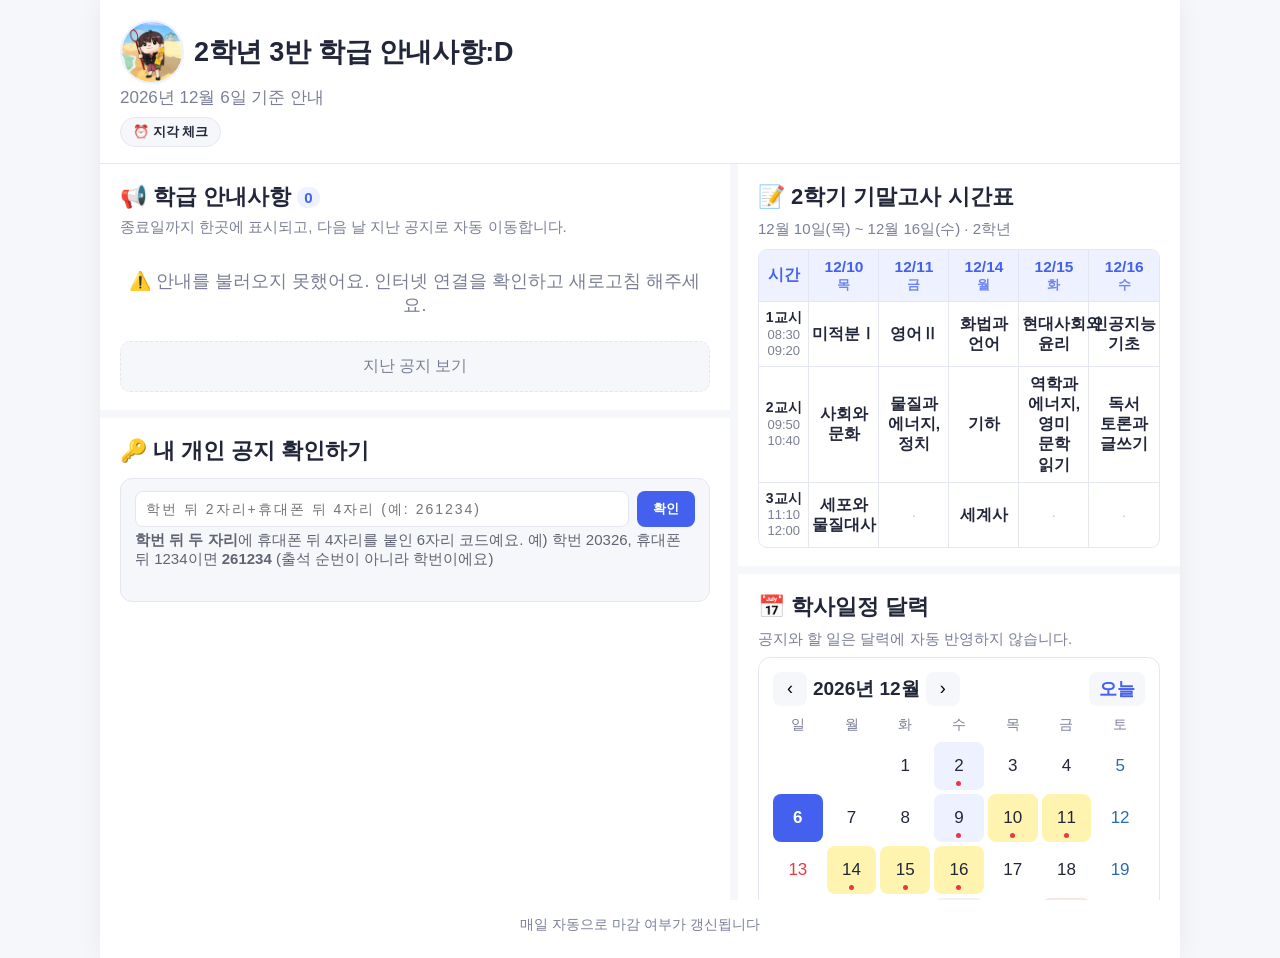
==== commit 419990f0: "data.js 캐시 버전 갱신(기말고사 시간표) Co-Authored-By: Claude Opus 5.5 <noreply@anthropic.com>" ====
--- a/index.html
+++ b/index.html
@@ -359,22 +359,27 @@
   #archiveList{margin-top:10px;display:none;}
   .notice-card.archived{opacity:0.75;}
 
-  /* 오늘의 상담 일정(학급 시간표 위) — 학생 상담 앱 예약 중 오늘 것만 */
+  /* 상담 일정 달력(학급 시간표 위) — 학생 상담 앱의 남은 예약을 주 단위로, 번호만 */
   #counselTodaySection .ct-intro{font-size:12px;color:var(--text-sub);margin:-4px 0 10px;}
-  #counselTodaySection .ct-intro span{font-weight:700;color:var(--text);}
-  #counselNextWrap{margin-top:14px;}
-  #counselNext ul{background:#f8f9fd;}
-  #counselToday ul,#counselNext ul{list-style:none;margin:0;padding:0;border:1px solid var(--border);border-radius:9px;overflow:hidden;background:#fff;}
-  .ct-row{display:flex;align-items:center;gap:10px;padding:8px 12px;border-bottom:1px solid var(--border);font-size:13px;}
-  .ct-row:last-child{border-bottom:0;}
-  .ct-time{display:flex;flex-direction:column;min-width:86px;font-weight:700;color:var(--text);line-height:1.2;}
-  .ct-time small{font-size:10.5px;font-weight:500;color:var(--text-sub);}
-  .ct-who{flex:1;font-size:15px;font-weight:800;color:var(--primary);}
-  .ct-state{font-size:11px;font-weight:700;padding:2px 8px;border-radius:999px;background:var(--gray-bg);color:var(--text-sub);}
-  .ct-state.now{background:#ffe8a3;color:#7a5200;}
-  .ct-row.now{background:#fff8e1;}
-  .ct-row.done,.ct-row.past{opacity:.5;}
-  .ct-row.done .ct-who{text-decoration:line-through;}
+  .cc-week + .cc-week{margin-top:12px;}
+  .cc-range{font-size:12px;font-weight:700;color:var(--text);margin-bottom:5px;}
+  .cc-table-wrap{border:1px solid var(--border);border-radius:9px;overflow:hidden;background:#fff;}
+  .cc-table{width:100%;table-layout:fixed;border-collapse:collapse;font-size:12px;}
+  .cc-table th,.cc-table td{padding:7px 2px;text-align:center;border-right:1px solid var(--border);border-bottom:1px solid var(--border);line-height:1.2;word-break:keep-all;}
+  .cc-table th:last-child,.cc-table td:last-child{border-right:0;}
+  .cc-table tbody tr:last-child th,.cc-table tbody tr:last-child td{border-bottom:0;}
+  .cc-table thead th{background:var(--primary-light);color:var(--primary);font-weight:700;}
+  .cc-table thead th.cc-corner{width:66px;}
+  .cc-table thead th.today{background:var(--primary);color:#fff;}
+  .cc-table small{display:block;margin-top:2px;font-size:10px;font-weight:500;}
+  .cc-table thead th.today small{color:#fff;}
+  .cc-table tbody th{background:#f8f9fd;color:var(--text);font-size:11px;font-weight:700;}
+  .cc-table tbody th small{color:var(--text-sub);font-size:9.5px;}
+  .cc-table td.today{background:#fff8e1;}
+  .cc-num{display:block;font-size:14px;font-weight:800;color:var(--primary);}
+  .cc-num.now{color:#7a5200;}
+  .cc-num.done,.cc-num.past{opacity:.5;}
+  .cc-num.done{text-decoration:line-through;}
 
   /* 학급 시간표(달력 위 고정) — 가로 스크롤 없이 한눈에 */
   #timetableSection .tt-intro{font-size:12px;color:var(--text-sub);margin:-4px 0 10px;}
@@ -595,11 +600,13 @@
 
   #examSection .exam-intro,#timetableSection .tt-intro{font-size:15px;}
   #counselTodaySection .ct-intro{font-size:15px;}
-  .ct-row{font-size:16px;padding:10px 14px;}
-  .ct-time{min-width:120px;}
-  .ct-time small{font-size:13px;}
-  .ct-who{font-size:20px;}
-  .ct-state{font-size:13px;}
+  .cc-range{font-size:15px;}
+  .cc-table{font-size:15px;}
+  .cc-table thead th.cc-corner{width:96px;}
+  .cc-table small{font-size:12px;}
+  .cc-table tbody th{font-size:14px;}
+  .cc-table tbody th small{font-size:12px;}
+  .cc-num{font-size:19px;}
   .exam-table{font-size:15.5px;}
   .exam-table th .wd{font-size:13px;}
   .exam-table td.time{font-size:13px;}
@@ -664,14 +671,8 @@
 
   <section id="counselTodaySection" style="display:none">
     <div class="section-title">💬 상담 일정</div>
-    <div id="counselTodayWrap" style="display:none">
-      <div class="ct-intro"><span id="counselTodayDate"></span> — 내 번호가 있으면 시간에 맞춰 상담실로 와 주세요.</div>
-      <div id="counselToday"></div>
-    </div>
-    <div id="counselNextWrap" style="display:none">
-      <div class="ct-intro"><span id="counselNextDate"></span> — 미리 확인하고 준비해 주세요.</div>
-      <div id="counselNext"></div>
-    </div>
+    <div class="ct-intro">내 번호를 찾아 시간에 맞춰 상담실로 와 주세요. 시간이 어려우면 미리 선생님께 알려 주세요.</div>
+    <div id="counselCalendar"></div>
   </section>
 
   <section id="timetableSection" style="display:none">
@@ -743,7 +744,7 @@
   <footer>매일 자동으로 마감 여부가 갱신됩니다</footer>
 </div>
 
-<script src="data.js?v=20261015-booking1"></script>
+<script src="data.js?v=20261123-final1"></script>
 <script src="config.js"></script>
 <script src="notice-logic.js?v=20260916-endsoon1"></script>
 <script src="notice-content.js?v=20260817-tt2"></script>
@@ -751,8 +752,8 @@
 <!-- 호출 칸은 교실 화면 코드가 저장된 기기에서만 그려진다(학생 기기엔 안 뜸) -->
 <script src="call-feed.js?v=20260928-connect3"></script>
 <script src="board-panel.js?v=20260928-connect3"></script>
-<!-- 오늘의 상담 일정: 학생 상담 앱 예약 피드(번호·시간만) -->
-<script src="counsel-today.js?v=20261029-next1"></script>
+<!-- 상담 일정 달력: 학생 상담 앱 예약 피드(번호·시간만) -->
+<script src="counsel-today.js?v=20261110-fallback2"></script>
 <script>
 let currentStudent = null;
 let calDate = new Date();
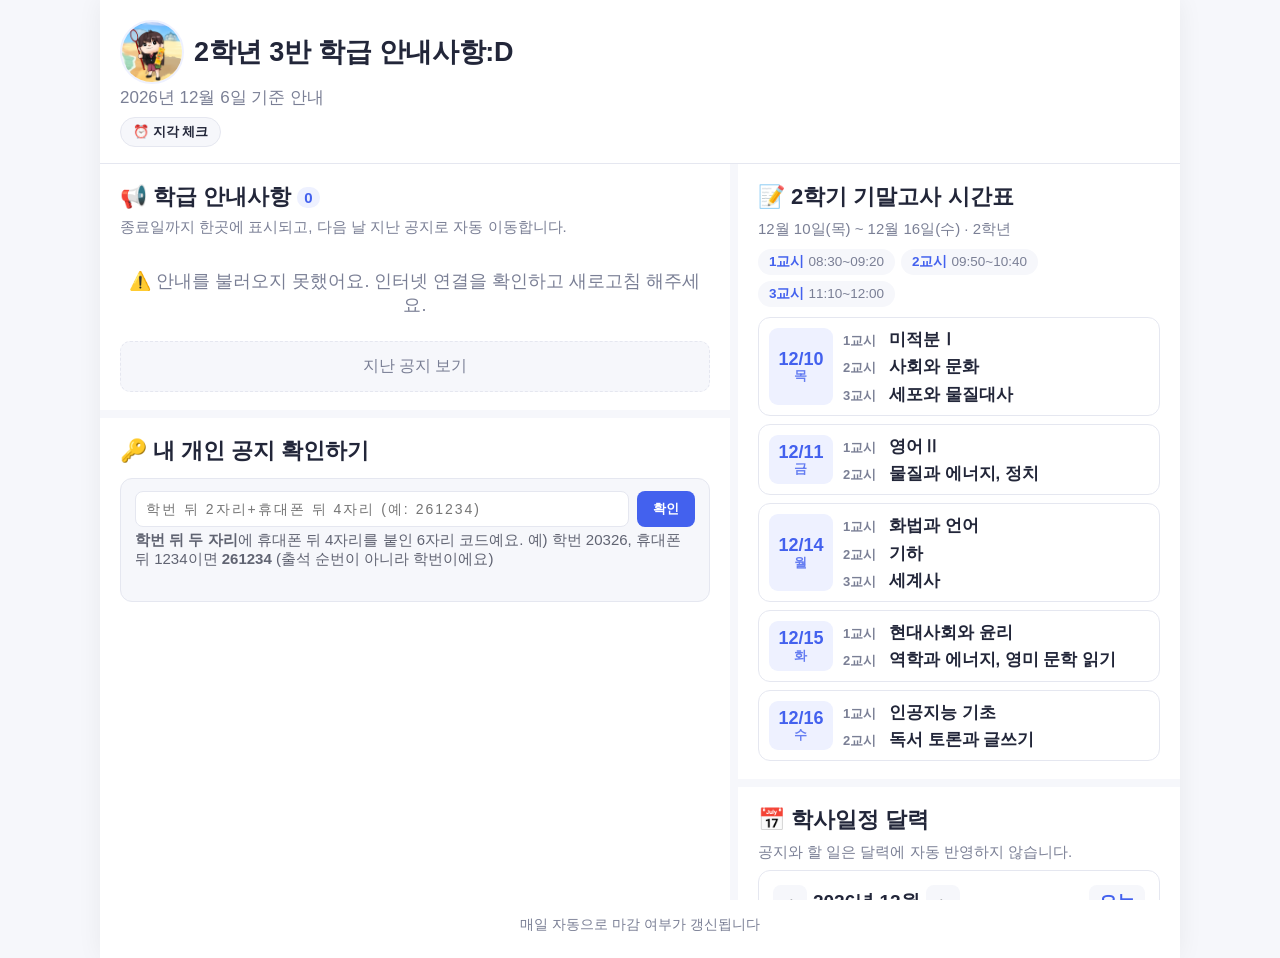
==== commit e8439170: "고사 시간표를 날짜별 카드로 개편 좁은 열에서 과목명이 겹치고 잘리던 표 대신, 날짜 배지와 교시별 과목을 한 줄씩 보여 준다.  Co-Authored-By: Claude Opus" ====
--- a/index.html
+++ b/index.html
@@ -391,22 +391,22 @@
   #classTimetable .notice-table th:first-child,#classTimetable .notice-table td:first-child{width:24px;color:var(--text-sub);}
   #classTimetable .notice-table td{color:var(--text);}
 
-  /* 고사 시간표(학급 시간표 위) — 날짜를 열로 두어 한눈에 */
+  /* 고사 시간표(학급 시간표 위) — 하루 한 줄 카드: 왼쪽 날짜, 오른쪽 교시별 과목 */
   #examSection .exam-intro{font-size:12px;color:var(--text-sub);margin:-4px 0 10px;}
-  .exam-table-wrap{border:1px solid var(--border);border-radius:9px;overflow:hidden;background:#fff;}
-  .exam-table{width:100%;border-collapse:collapse;table-layout:fixed;font-size:11.5px;}
-  .exam-table th,.exam-table td{padding:7px 3px;border-right:1px solid var(--border);border-bottom:1px solid var(--border);text-align:center;word-break:keep-all;line-height:1.3;}
-  .exam-table th{background:var(--primary-light);color:var(--primary);font-weight:700;}
-  .exam-table th .wd{display:block;font-size:10px;font-weight:600;opacity:.75;}
-  .exam-table th:first-child,.exam-table td:first-child{width:50px;}
-  .exam-table th:last-child,.exam-table td:last-child{border-right:0;}
-  .exam-table tbody tr:last-child td{border-bottom:0;}
-  .exam-table td{color:var(--text);font-weight:600;}
-  .exam-table td.time{font-size:10px;color:var(--text-sub);font-weight:500;line-height:1.25;}
-  .exam-table td.time b{display:block;color:var(--text);font-size:11px;}
-  .exam-table td.none{color:#c3c6d4;font-weight:400;}
-  .exam-table th.today{background:var(--primary);color:#fff;}
-  .exam-table td.today{background:#fff8e1;}
+  .exam-times{display:flex;flex-wrap:wrap;gap:6px;margin:0 0 10px;}
+  .exam-times span{font-size:11px;color:var(--text-sub);background:var(--gray-bg);border-radius:999px;padding:3px 9px;}
+  .exam-times b{color:var(--primary);font-weight:700;margin-right:4px;}
+  .exam-days{display:flex;flex-direction:column;gap:8px;}
+  .exam-day{display:flex;align-items:stretch;gap:10px;padding:10px;border:1px solid var(--border);border-radius:12px;background:#fff;}
+  .exam-date{flex:0 0 52px;display:flex;flex-direction:column;align-items:center;justify-content:center;border-radius:9px;background:var(--primary-light);color:var(--primary);line-height:1.15;}
+  .exam-date b{font-size:15px;font-weight:800;}
+  .exam-date span{font-size:11px;font-weight:600;opacity:.8;}
+  .exam-subjects{flex:1;min-width:0;display:flex;flex-direction:column;justify-content:center;gap:5px;margin:0;padding:0;list-style:none;}
+  .exam-subjects li{display:flex;align-items:baseline;gap:8px;font-size:13.5px;font-weight:600;color:var(--text);word-break:keep-all;overflow-wrap:anywhere;line-height:1.35;}
+  .exam-subjects .p{flex:0 0 auto;font-size:11px;font-weight:700;color:var(--text-sub);min-width:30px;}
+  .exam-day.today{border-color:var(--primary);box-shadow:0 0 0 2px rgba(67,97,238,.15);}
+  .exam-day.today .exam-date{background:var(--primary);color:#fff;}
+  .exam-day.past{opacity:.45;}
 
   /* 달력 */
   .calendar{
@@ -607,10 +607,12 @@
   .cc-table tbody th{font-size:14px;}
   .cc-table tbody th small{font-size:12px;}
   .cc-num{font-size:19px;}
-  .exam-table{font-size:15.5px;}
-  .exam-table th .wd{font-size:13px;}
-  .exam-table td.time{font-size:13px;}
-  .exam-table td.time b{font-size:14px;}
+  .exam-times span{font-size:13.5px;padding:4px 11px;}
+  .exam-date{flex-basis:64px;}
+  .exam-date b{font-size:18px;}
+  .exam-date span{font-size:13px;}
+  .exam-subjects li{font-size:16.5px;}
+  .exam-subjects .p{font-size:13px;min-width:38px;}
   #classTimetable .notice-table{font-size:14.5px;}
   #classTimetable .notice-text{font-size:15px;}
 
@@ -943,25 +945,24 @@
   const gi = CLASS_GRADE - 1;
   const WD = ['일','월','화','수','목','금','토'];
   const md = d => `${Number(d.slice(5,7))}월 ${Number(d.slice(8,10))}일(${WD[new Date(d+'T00:00:00').getDay()]})`;
-  const head = exam.days.map(d => {
-    const cls = d.date === today ? ' class="today"' : '';
-    return `<th${cls}>${Number(d.date.slice(5,7))}/${Number(d.date.slice(8,10))}<span class="wd">${WD[new Date(d.date+'T00:00:00').getDay()]}</span></th>`;
+  // 교시 시간은 맨 위에 한 번만 보여 주고, 날짜마다 2학년 과목만 교시와 함께 적는다.
+  const times = [];
+  exam.days.forEach(d => d.slots.forEach((slot, i) => {
+    if(!times[i] && slot.grades[gi]) times[i] = slot;
+  }));
+  const timeChips = times.map((slot, i) => slot
+    ? `<span><b>${i+1}교시</b>${escapeHtml(slot.start)}~${escapeHtml(slot.end)}</span>` : '').join('');
+  const days = exam.days.map(d => {
+    const items = d.slots.map((slot, i) => slot.grades[gi]
+      ? `<li><span class="p">${i+1}교시</span><span>${escapeHtml(slot.grades[gi])}</span></li>` : '').join('');
+    if(!items) return '';
+    const cls = d.date === today ? ' today' : (d.date < today ? ' past' : '');
+    const wd = WD[new Date(d.date+'T00:00:00').getDay()];
+    return `<div class="exam-day${cls}"><div class="exam-date"><b>${Number(d.date.slice(5,7))}/${Number(d.date.slice(8,10))}</b><span>${wd}</span></div><ul class="exam-subjects">${items}</ul></div>`;
   }).join('');
-  const rowCount = Math.max(...exam.days.map(d => d.slots.length));
-  const rows = [];
-  for(let i = 0; i < rowCount; i++){
-    const cells = exam.days.map(d => (d.slots[i] && d.slots[i].grades[gi]) || '');
-    if(cells.every(c => !c)) continue;
-    const ref = exam.days.find(d => d.slots[i]).slots[i];
-    const tds = cells.map((c, k) => {
-      const cls = [c ? '' : 'none', exam.days[k].date === today ? 'today' : ''].filter(Boolean).join(' ');
-      return `<td${cls ? ` class="${cls}"` : ''}>${c ? escapeHtml(c) : '·'}</td>`;
-    }).join('');
-    rows.push(`<tr><td class="time"><b>${i+1}교시</b>${escapeHtml(ref.start)}<br>${escapeHtml(ref.end)}</td>${tds}</tr>`);
-  }
   document.getElementById('examTitle').textContent = `📝 ${exam.title} 시간표`;
   document.getElementById('examIntro').textContent = `${md(exam.start)} ~ ${md(exam.end)} · ${CLASS_GRADE}학년`;
-  holder.innerHTML = `<div class="exam-table-wrap"><table class="exam-table"><thead><tr><th>시간</th>${head}</tr></thead><tbody>${rows.join('')}</tbody></table></div>`;
+  holder.innerHTML = `<div class="exam-times">${timeChips}</div><div class="exam-days">${days}</div>`;
   section.style.display = 'block';
 }
 
